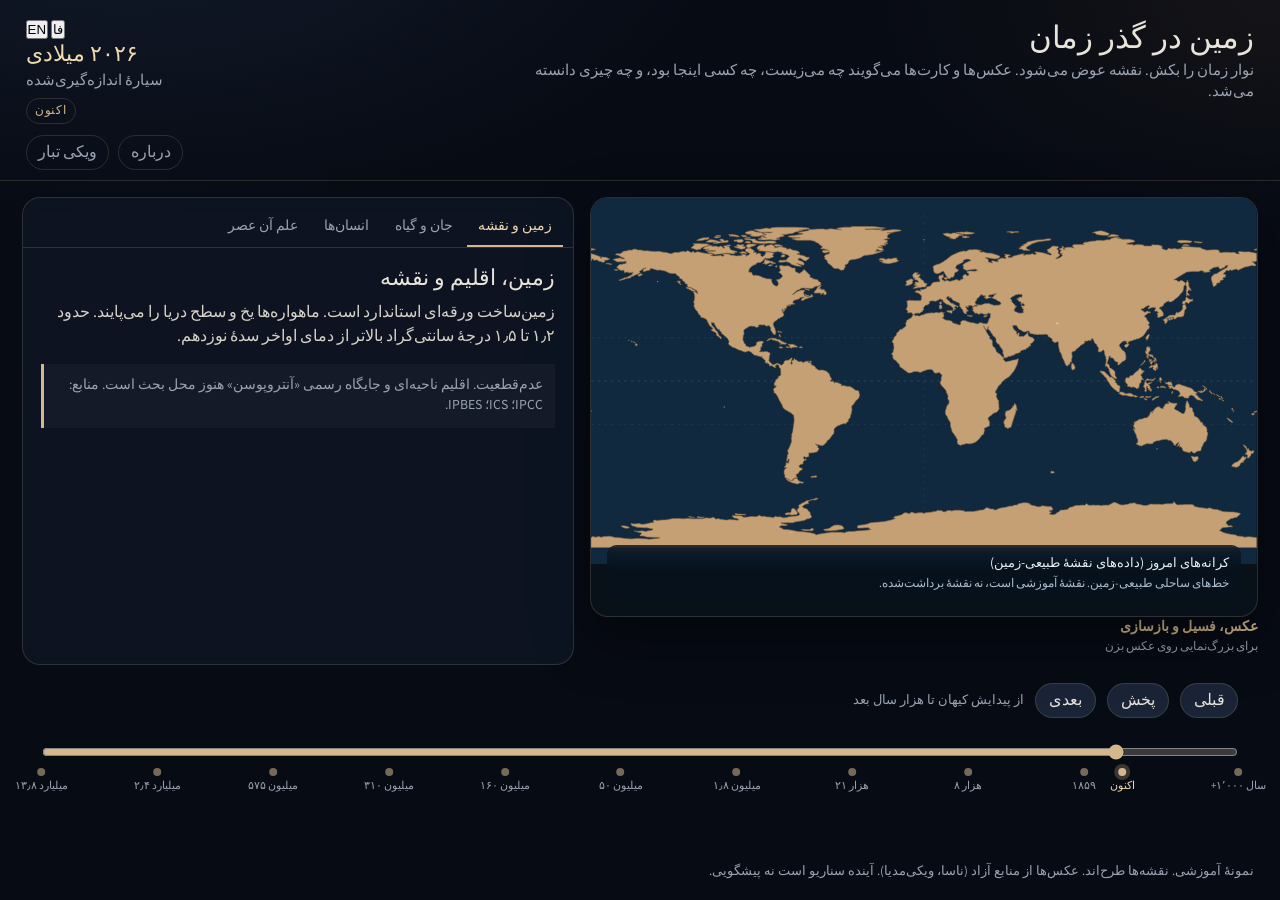
==== index.html @ cd18f46d "یکی‌شدن دو مخزن اطلس: سایت زنده پایه، نمونهٔ React مرجع طراحی محتوای earth-through-time (سایتی که کا" ====
<!DOCTYPE html>
<html lang="fa" dir="rtl">
<head>
  <meta charset="UTF-8" />
  <meta name="viewport" content="width=device-width, initial-scale=1" />
  <title>زمین در گذر زمان</title>
  <link rel="preconnect" href="https://fonts.googleapis.com" />
  <link rel="preconnect" href="https://fonts.gstatic.com" crossorigin />
  <link href="https://fonts.googleapis.com/css2?family=Fraunces:ital,opsz,wght@0,9..144,500;1,9..144,500&family=Source+Sans+3:wght@400;600&family=Vazirmatn:wght@400;600&display=swap" rel="stylesheet" />
  <link rel="stylesheet" href="styles.css?v=20261109" />
  <link rel="stylesheet" href="photos.css?v=20260910c" />
</head>
<body>
  <div class="app">
    <header>
      <div class="brand">
        <h1 data-i="title">زمین در گذر زمان</h1>
        <p data-i="tagline">نوار زمان را بکش. نقشه عوض می‌شود. عکس‌ها می‌گویند چه می‌زیست.</p>
      </div>
      <div class="era-chip">
        <div class="lang-switch">
          <button type="button" id="lang-fa" class="on">فا</button>
          <button type="button" id="lang-en">EN</button>
        </div>
        <div class="when" id="era-when"></div>
        <div class="name" id="era-name"></div>
        <div class="badge" id="era-badge"></div>
        <div style="margin-top:.7rem">
          <button class="about-btn" id="about-btn" type="button" data-i="about">درباره</button>
          <a class="about-btn wiki-btn" href="tabar/index.html" data-i="wikiLink">ویکی تبار</a>
        </div>
      </div>
    </header>
    <main>
      <section class="map-col">
        <div class="map-stage">
          <div class="stars"></div>
          <div id="map-root"></div>
          <div class="map-caption" id="map-caption"></div>
        </div>
        <div class="photo-block">
          <h3 id="photo-heading">عکس، فسیل و بازسازی</h3>
          <p class="photo-hint" data-i="photoHint">برای بزرگ‌نمایی روی عکس بزن</p>
          <div class="photos" id="photos"></div>
        </div>
      </section>
      <aside class="panel">
        <div class="tabs" role="tablist">
          <button type="button" role="tab" data-tab="earth" aria-selected="true" data-i="tabEarth">زمین و نقشه</button>
          <button type="button" role="tab" data-tab="life" aria-selected="false" data-i="tabLife">جان و گیاه</button>
          <button type="button" role="tab" data-tab="humans" aria-selected="false" data-i="tabHumans">انسان‌ها</button>
          <button type="button" role="tab" data-tab="science" aria-selected="false" data-i="tabScience">علم آن عصر</button>
        </div>
        <div class="panel-body">
          <h2 id="card-title"></h2>
          <p id="card-body"></p>
          <div class="note" id="card-note"></div>
        </div>
      </aside>
    </main>
    <div class="timeline-wrap">
      <div class="timeline-controls">
        <button type="button" id="prev" data-i="prev">قبلی</button>
        <button type="button" id="play" data-i="play">پخش</button>
        <button type="button" id="next" data-i="next">بعدی</button>
        <span class="scale-label" data-i="scale"></span>
      </div>
      <div class="rail">
        <input id="time-slider" type="range" min="0" max="24" value="21" step="1" />
        <div class="ticks" id="ticks"></div>
      </div>
    </div>
    <footer class="legal" data-i="footer"></footer>
  </div>
  <dialog id="about">
    <h3 data-i="aboutTitle"></h3>
    <p data-i="aboutBody"></p>
    <button type="button" class="about-btn" id="about-close" data-i="close">بستن</button>
  </dialog>
  <dialog id="lightbox">
    <img id="lightbox-img" alt="" />
    <p id="lightbox-cap"></p>
    <button type="button" class="about-btn" id="lightbox-close" data-i="close">بستن</button>
  </dialog>
  <script src="data.js?v=20260910c"></script>
  <script src="human.js?v=20261106"></script>
  <script src="media.js?v=20260910c"></script>
  <script src="media2.js?v=20260910c"></script>
  <script src="fa-content.js?v=20261109"></script>
  <script src="land.js?v=20261109"></script>
  <script src="i18n.js?v=20260910c"></script>
  <script src="lang.js?v=20261109"></script>
  <script src="map.js?v=20261109"></script>
  <script src="app.js?v=20261109b"></script>
  <script src="patch.js?v=20261109"></script>
  <script src="human-ui.js?v=20261106"></script>
</body>
</html>
---- styles.css ----
:root {
  --bg: #070b14;
  --panel: rgba(14, 22, 36, 0.86);
  --panel-solid: #121b2c;
  --line: rgba(212, 184, 140, 0.18);
  --gold: #d4b88c;
  --gold-2: #f0d9b0;
  --text: #e8e4db;
  --muted: #9aa3b2;
  --shadow: 0 20px 60px rgba(0, 0, 0, 0.45);
  --radius: 18px;
  --font-serif: "Fraunces", "Times New Roman", serif;
  --font-sans: "Source Sans 3", "Segoe UI", sans-serif;
}
* { box-sizing: border-box; margin: 0; padding: 0; }
html, body { height: 100%; }
body {
  font-family: var(--font-sans);
  background:
    radial-gradient(1200px 600px at 10% -10%, rgba(80, 110, 160, 0.16), transparent 50%),
    radial-gradient(900px 500px at 100% 0%, rgba(180, 120, 60, 0.08), transparent 45%),
    var(--bg);
  color: var(--text);
  min-height: 100vh;
  overflow-x: hidden;
}
.app { display: grid; grid-template-rows: auto 1fr auto; min-height: 100vh; }
header {
  display: flex; align-items: flex-start; justify-content: space-between; gap: 1.5rem;
  padding: 1.1rem 1.6rem 0.6rem; border-bottom: 1px solid var(--line);
}
.brand h1 { font-family: var(--font-serif); font-weight: 500; font-size: clamp(1.4rem, 2.4vw, 2rem); }
.brand h1 span { color: var(--gold); font-style: italic; }
.brand p { color: var(--muted); font-size: 0.92rem; max-width: 46rem; margin-top: 0.25rem; }
.era-chip { text-align: right; min-width: 14rem; }
.era-chip .when { font-family: var(--font-serif); color: var(--gold-2); font-size: 1.35rem; }
.era-chip .name { font-size: 0.95rem; color: var(--muted); margin-top: 0.15rem; }
.badge {
  display: inline-block; margin-top: 0.45rem; font-size: 0.72rem; letter-spacing: 0.08em;
  text-transform: uppercase; border: 1px solid var(--line); color: var(--gold);
  padding: 0.2rem 0.5rem; border-radius: 999px;
}
main {
  display: grid; grid-template-columns: minmax(280px, 1.15fr) minmax(320px, 0.95fr);
  gap: 1rem; padding: 1rem 1.4rem 0.4rem;
}
.map-stage {
  background: linear-gradient(180deg, #0b1522 0%, #081018 100%);
  border: 1px solid var(--line); border-radius: var(--radius);
  position: relative; min-height: 420px; overflow: hidden; box-shadow: var(--shadow);
}
.map-stage svg { width: 100%; height: 100%; display: block; }
.map-caption { position: absolute; left: 1rem; bottom: 1rem; right: 1rem; font-size: 0.8rem; color: var(--muted); pointer-events: none; }
.stars {
  position: absolute; inset: 0; pointer-events: none; opacity: 0.55;
  background-image:
    radial-gradient(1px 1px at 10% 20%, #fff, transparent),
    radial-gradient(1px 1px at 30% 80%, #fff, transparent),
    radial-gradient(1.5px 1.5px at 70% 30%, #fff, transparent),
    radial-gradient(1px 1px at 85% 60%, #fff, transparent),
    radial-gradient(1px 1px at 50% 10%, #fff, transparent),
    radial-gradient(1px 1px at 20% 50%, #fff, transparent);
}
.panel {
  background: var(--panel); border: 1px solid var(--line); border-radius: var(--radius);
  backdrop-filter: blur(10px); display: flex; flex-direction: column;
  min-height: 420px; max-height: calc(100vh - 280px);
}
.tabs { display: flex; gap: 0.2rem; padding: 0.6rem 0.6rem 0; border-bottom: 1px solid var(--line); flex-wrap: wrap; }
.tabs button {
  appearance: none; background: transparent; border: 0; color: var(--muted);
  font: inherit; font-size: 0.86rem; padding: 0.55rem 0.7rem; cursor: pointer;
  border-bottom: 2px solid transparent;
}
.tabs button[aria-selected="true"] { color: var(--gold-2); border-bottom-color: var(--gold); }
.panel-body { padding: 1rem 1.1rem 1.2rem; overflow: auto; }
.panel-body h2 { font-family: var(--font-serif); font-size: 1.35rem; font-weight: 500; margin-bottom: 0.55rem; }
.panel-body p { line-height: 1.55; color: #d7d2c8; font-size: 0.98rem; white-space: pre-wrap; }
.note {
  margin-top: 1rem; padding: 0.75rem 0.8rem; background: rgba(255,255,255,0.03);
  border-left: 3px solid var(--gold); color: var(--muted); font-size: 0.86rem; line-height: 1.45;
}
.future-warn { border-left-color: #b79ad4; color: #d2c4e4; }
.timeline-wrap { padding: 0.7rem 1.4rem 1.1rem; }
.timeline-controls { display: flex; align-items: center; gap: 0.7rem; margin-bottom: 0.45rem; }
.timeline-controls button {
  background: #1a2436; color: var(--text); border: 1px solid var(--line);
  border-radius: 999px; padding: 0.35rem 0.8rem; font: inherit; cursor: pointer;
}
.timeline-controls button:hover { border-color: var(--gold); color: var(--gold-2); }
.scale-label { color: var(--muted); font-size: 0.8rem; margin-left: auto; }
.rail { position: relative; padding: 1.15rem 0 1.6rem; }
input[type="range"] { width: 100%; accent-color: var(--gold); cursor: pointer; }
.ticks { position: relative; height: 3.2rem; margin-top: 0.15rem; }
.tick { position: absolute; top: 0; transform: translateX(-50%); text-align: center; cursor: pointer; width: 4.6rem; }
.tick .dot { width: 8px; height: 8px; border-radius: 50%; background: var(--gold); margin: 0 auto 0.25rem; opacity: 0.55; }
.tick.active .dot { opacity: 1; box-shadow: 0 0 0 4px rgba(212,184,140,0.25); }
.tick span { display: block; font-size: 0.68rem; color: var(--muted); line-height: 1.15; }
.tick.active span { color: var(--gold-2); }
footer.legal { padding: 0 1.6rem 1.2rem; color: var(--muted); font-size: 0.8rem; line-height: 1.45; max-width: 70rem; }
.about-btn {
  background: transparent; border: 1px solid var(--line); color: var(--muted);
  border-radius: 999px; padding: 0.35rem 0.7rem; font: inherit; cursor: pointer;
}
dialog {
  border: 1px solid var(--line); border-radius: 16px; background: var(--panel-solid);
  color: var(--text); padding: 1.3rem 1.4rem; max-width: 40rem;
}
dialog::backdrop { background: rgba(0,0,0,0.55); }
dialog h3 { font-family: var(--font-serif); margin-bottom: 0.6rem; }
dialog p { color: #cfd3da; line-height: 1.55; margin-bottom: 0.7rem; font-size: 0.95rem; }
dialog button { margin-top: 0.4rem; }
@media (max-width: 980px) {
  main { grid-template-columns: 1fr; }
  header { flex-direction: column; }
  .era-chip { text-align: left; }
  .panel { max-height: none; }
  .tick { width: 3.4rem; }
  .tick span { font-size: 0.6rem; }
}
.wiki-btn{display:inline-block;text-decoration:none;margin-inline-start:.4rem}
.wiki-link{display:inline-block;margin-top:.9rem;font-weight:600;color:var(--gold-2);text-decoration:underline;text-underline-offset:3px}
.tick{background:none;border:0;padding:0;font:inherit;color:inherit}

.map-caption { display:flex; flex-direction:column; gap:.15rem; line-height:1.5; padding:.45rem .7rem; border-radius:.6rem; background:rgba(8,18,30,.72); backdrop-filter:blur(4px); }
.map-caption .cap-main { font-size:.84rem; color:#e8f0f7; }
.map-caption .cap-note { font-size:.72rem; color:#a9bccd; }

/* Timeline: oldest at left, now/future at right, for slider and ticks alike (they disagreed in RTL). */
#time-slider, .ticks { direction: ltr; }
.timeline-wrap { padding-inline: 2.6rem; }
.timeline-controls { direction: rtl; }
@media (max-width: 800px) { .timeline-wrap { padding-inline: 1.9rem; } }
---- photos.css ----
.photo-block h3 { font-size: .85rem; color: var(--gold); margin: 0 0 .15rem; font-weight: 600; }
.photo-hint { font-size: .72rem; color: var(--muted); margin: 0 0 .45rem; }
.photos { display: grid; grid-template-columns: repeat(auto-fit, minmax(132px, 1fr)); gap: .5rem; }
.photos figure {
  margin: 0; background: #0b1522; border: 1px solid var(--line); border-radius: 12px;
  overflow: hidden; cursor: zoom-in;
}
.photos figure:hover { border-color: var(--gold); }
.photos img { width: 100%; height: 118px; object-fit: cover; display: block; background: #122; }
.photos figcaption { font-size: .7rem; color: var(--muted); padding: .35rem .5rem .5rem; line-height: 1.35; }
#lightbox {
  border: 1px solid var(--line);
  border-radius: 16px;
  background: #071018;
  color: var(--text);
  padding: .7rem .7rem 1rem;
  max-width: min(92vw, 52rem);
  width: 92vw;
}
#lightbox::backdrop { background: rgba(0,0,0,.78); }
#lightbox img { width: 100%; max-height: 72vh; object-fit: contain; display: block; border-radius: 10px; background: #000; }
#lightbox p { margin: .55rem .2rem .2rem; color: var(--muted); font-size: .85rem; line-height: 1.4; }
#lightbox .about-btn { margin-top: .4rem; }
html[dir="rtl"] .era-chip { text-align: left; }
html[dir="ltr"] .era-chip { text-align: right; }
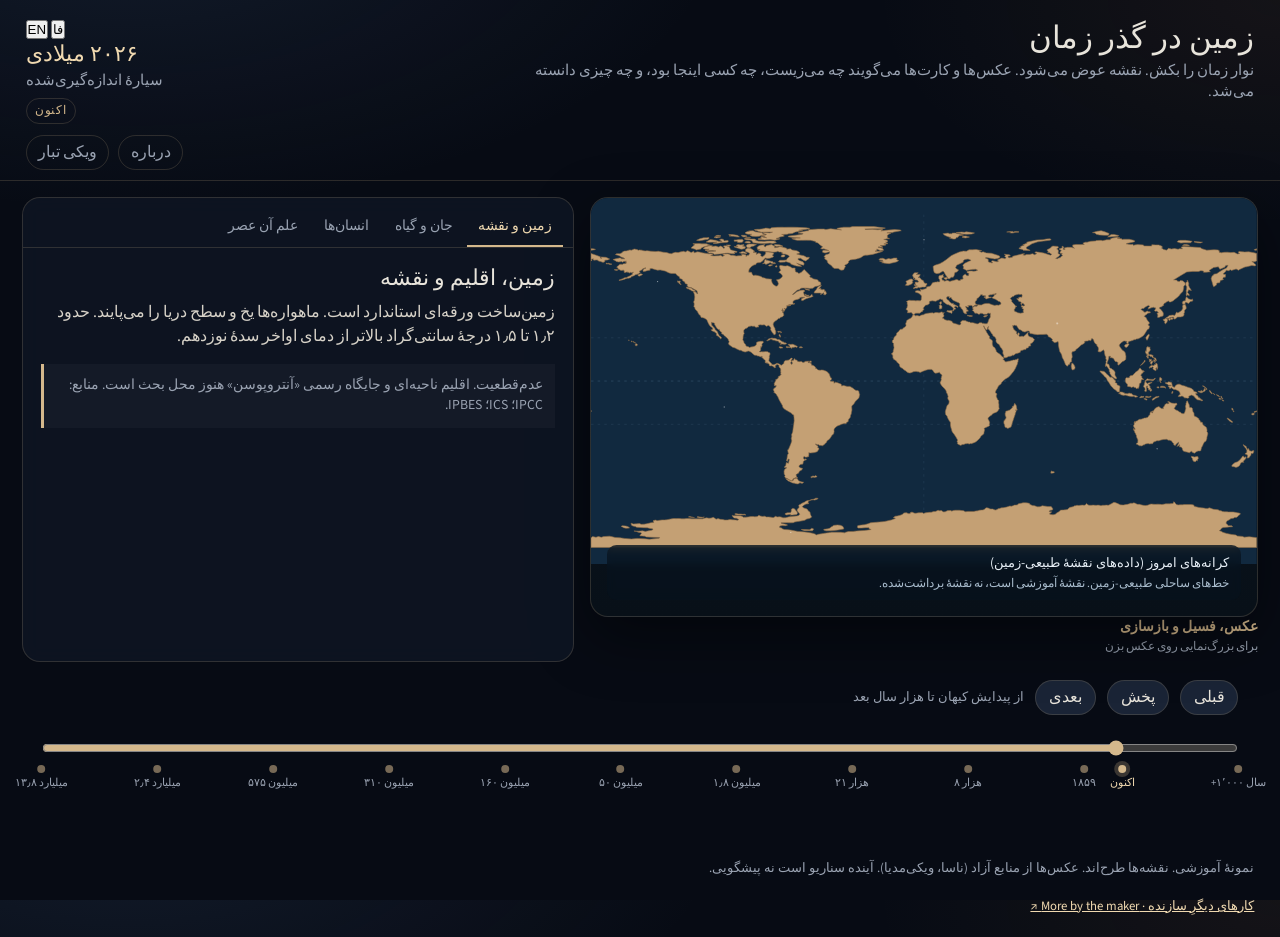
==== commit 87e18842: "توضیح صفحه برای جستجو، برچسب نوار زمان، پیوند برگشت به پورتفولیو، کنتراست بایگانی تبار Co-Authored-B" ====
--- a/index.html
+++ b/index.html
@@ -4,6 +4,7 @@
   <meta charset="UTF-8" />
   <meta name="viewport" content="width=device-width, initial-scale=1" />
   <title>زمین در گذر زمان</title>
+  <meta name="description" content="نقشهٔ زمین روی یک نوار زمان، از پیدایش سیاره تا هزار سال بعد: قاره‌ها، زندگی و جامعه‌های انسانی در هر لحظه." />
   <link rel="preconnect" href="https://fonts.googleapis.com" />
   <link rel="preconnect" href="https://fonts.gstatic.com" crossorigin />
   <link href="https://fonts.googleapis.com/css2?family=Fraunces:ital,opsz,wght@0,9..144,500;1,9..144,500&family=Source+Sans+3:wght@400;600&family=Vazirmatn:wght@400;600&display=swap" rel="stylesheet" />
@@ -66,11 +67,12 @@
         <span class="scale-label" data-i="scale"></span>
       </div>
       <div class="rail">
-        <input id="time-slider" type="range" min="0" max="24" value="21" step="1" />
+        <input id="time-slider" aria-label="زمان · Time" type="range" min="0" max="24" value="21" step="1" />
         <div class="ticks" id="ticks"></div>
       </div>
     </div>
     <footer class="legal" data-i="footer"></footer>
+    <p class="legal-back"><a href="https://maryamjaberi.github.io/fa/">کارهای دیگرِ سازنده · More by the maker ↗</a></p>
   </div>
   <dialog id="about">
     <h3 data-i="aboutTitle"></h3>
--- a/styles.css
+++ b/styles.css
@@ -131,3 +131,5 @@
 .timeline-wrap { padding-inline: 2.6rem; }
 .timeline-controls { direction: rtl; }
 @media (max-width: 800px) { .timeline-wrap { padding-inline: 1.9rem; } }
+
+.legal-back{padding:0 1.6rem 1.4rem;font-size:.8rem}.legal-back a{color:var(--gold-2)}
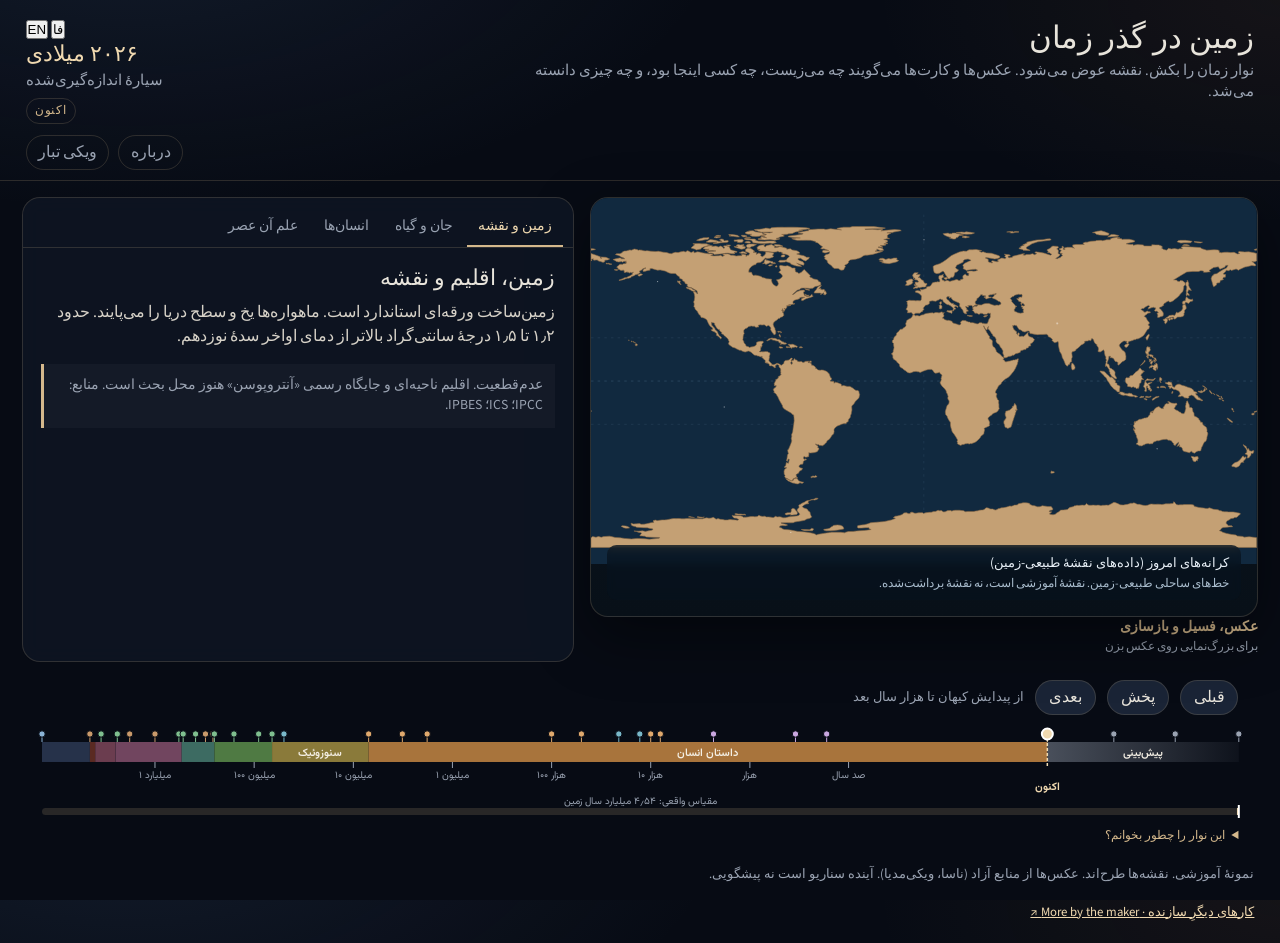
==== commit 4ffbdf2e: "Time ribbon: all of time in one band, plus a true-scale strip - A log-scale band from the Big Bang t" ====
--- a/index.html
+++ b/index.html
@@ -96,5 +96,6 @@
   <script src="app.js?v=20261109b"></script>
   <script src="patch.js?v=20261109"></script>
   <script src="human-ui.js?v=20261106"></script>
+  <script src="ribbon.js?v=20261119"></script>
 </body>
 </html>
--- a/styles.css
+++ b/styles.css
@@ -133,3 +133,32 @@
 @media (max-width: 800px) { .timeline-wrap { padding-inline: 1.9rem; } }
 
 .legal-back{padding:0 1.6rem 1.4rem;font-size:.8rem}.legal-back a{color:var(--gold-2)}
+
+/* Time ribbon (v20261119): all of time in one band, plus a true-scale strip */
+.ribbon { direction: ltr; margin: 0.2rem 0 0.1rem; }
+.ribbon svg { display: block; width: 100%; height: auto; overflow: visible; font-family: var(--font-sans), "Vazirmatn", sans-serif; }
+.ribbon text.band { fill: #f4efe4; font-size: 11px; font-weight: 600; text-anchor: middle; pointer-events: none; font-family: "Vazirmatn", var(--font-sans), sans-serif; }
+.ribbon line.mk { stroke: var(--muted); }
+.ribbon text.mk { fill: var(--muted); font-size: 10px; text-anchor: middle; font-family: "Vazirmatn", var(--font-sans), sans-serif; }
+.ribbon line.now { stroke: var(--gold-2); stroke-width: 1.5; stroke-dasharray: 3 2; }
+.ribbon text.now { fill: var(--gold-2); font-size: 11px; font-weight: 700; text-anchor: middle; font-family: "Vazirmatn", var(--font-sans), sans-serif; }
+.ribbon .rb-dot { cursor: pointer; }
+.ribbon .rb-dot circle { stroke: var(--bg); stroke-width: 1; }
+.ribbon .rb-dot:hover circle { r: 5; }
+.ribbon .rb-dot.on circle { stroke: #fff; stroke-width: 2; }
+.ribbon .lin-bg { fill: rgba(212, 184, 140, 0.16); }
+.ribbon .lin-human { fill: var(--gold-2); }
+.ribbon .lin-cur { stroke: #fff; stroke-width: 2; }
+.ribbon .rb-note { direction: rtl; margin: 0.35rem 0 0; color: var(--muted); font-size: 0.78rem; line-height: 1.6; }
+html[lang="en"] .ribbon .rb-note, body.en .ribbon .rb-note { direction: ltr; }
+/* keep the time control on screen while reading the map and the cards */
+.ribbon text.lin-t { fill: var(--muted); font-size: 10px; text-anchor: middle; font-family: "Vazirmatn", var(--font-sans), sans-serif; }
+html[lang="fa"] .ribbon text.lin-t { direction: rtl; }
+.ribbon .rb-note summary { cursor: pointer; color: var(--gold); }
+/* the ribbon already shows every stop; the old row of ticks under the slider repeated it */
+.ribbon ~ .rail .ticks { display: none; }
+.ribbon ~ .rail { padding-bottom: 0.6rem; }
+/* the ribbon is now the time control; the evenly spaced slider below it disagreed with its scale, so it is kept only for scripts */
+.ribbon ~ .rail { position: absolute; width: 1px; height: 1px; overflow: hidden; clip: rect(0 0 0 0); padding: 0; }
+.ribbon { touch-action: pan-y; cursor: pointer; outline: none; border-radius: 6px; }
+.ribbon:focus-visible { box-shadow: 0 0 0 2px var(--gold); }
